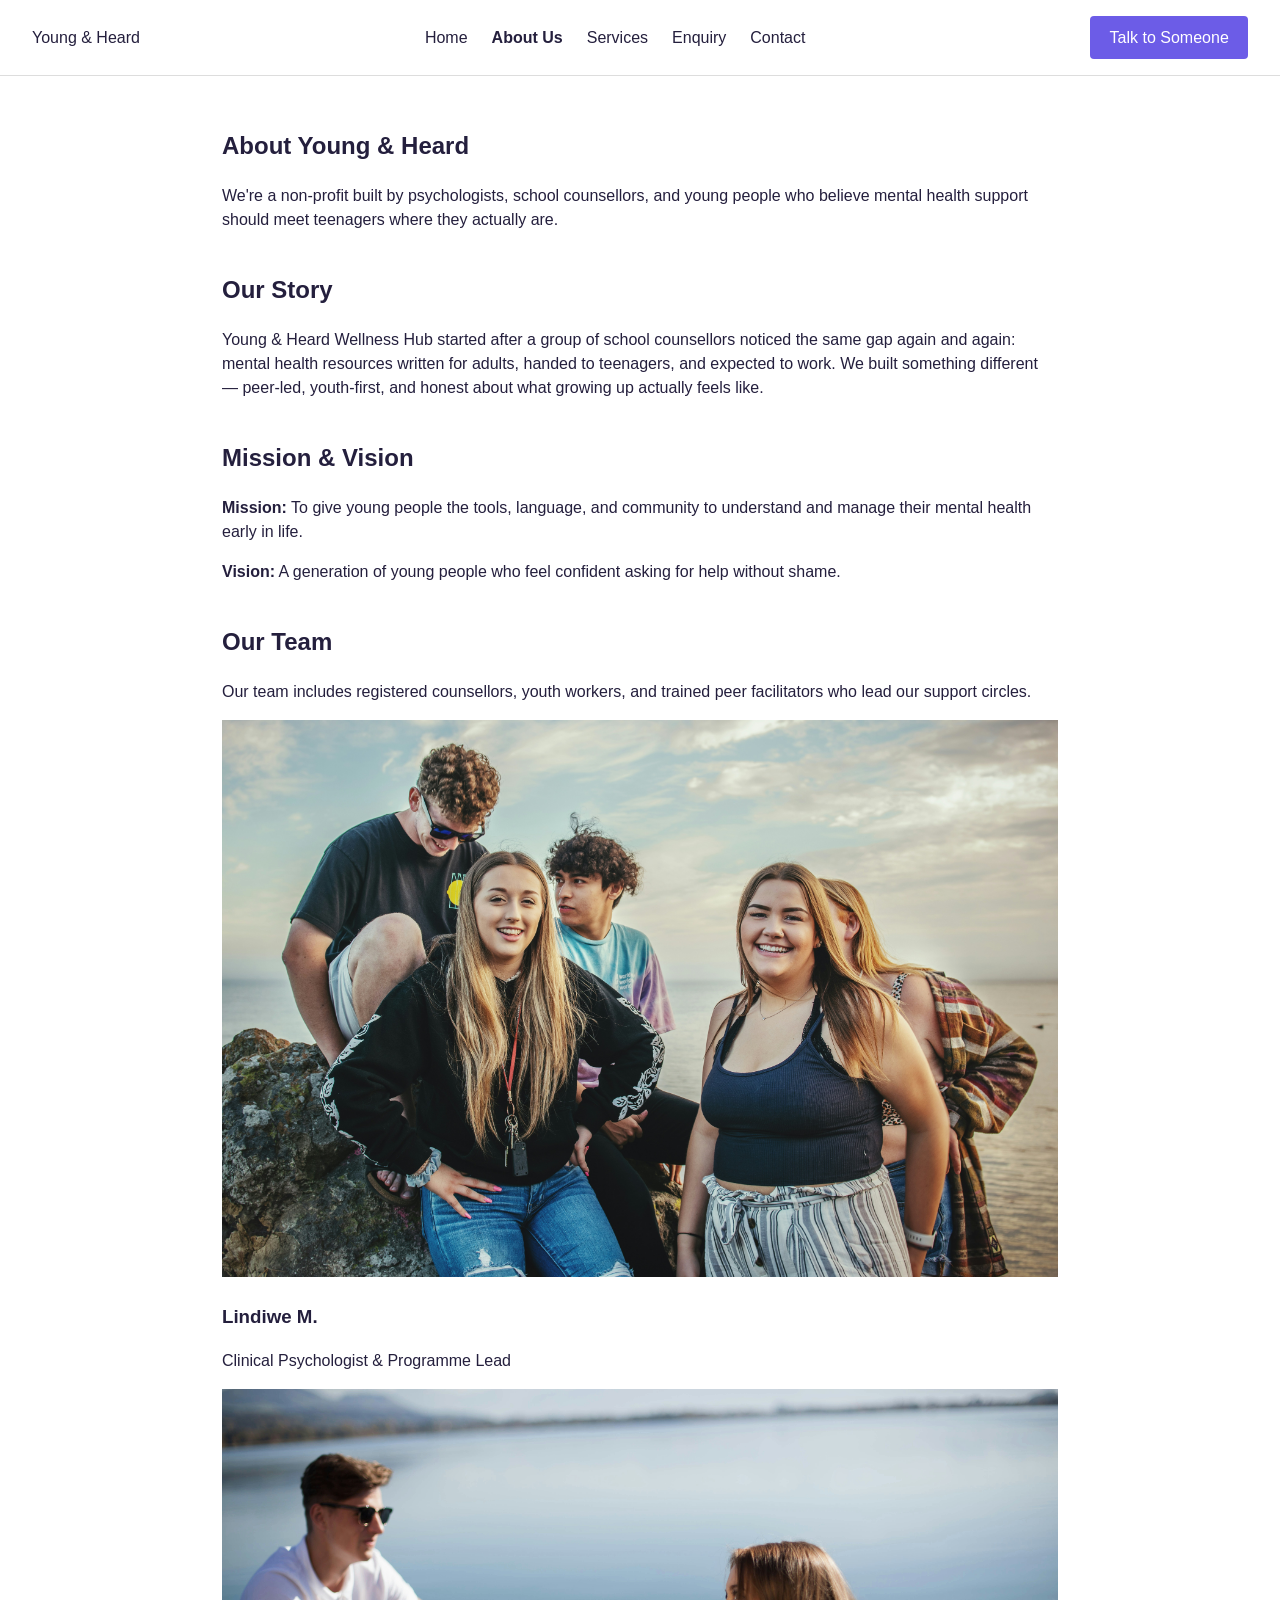
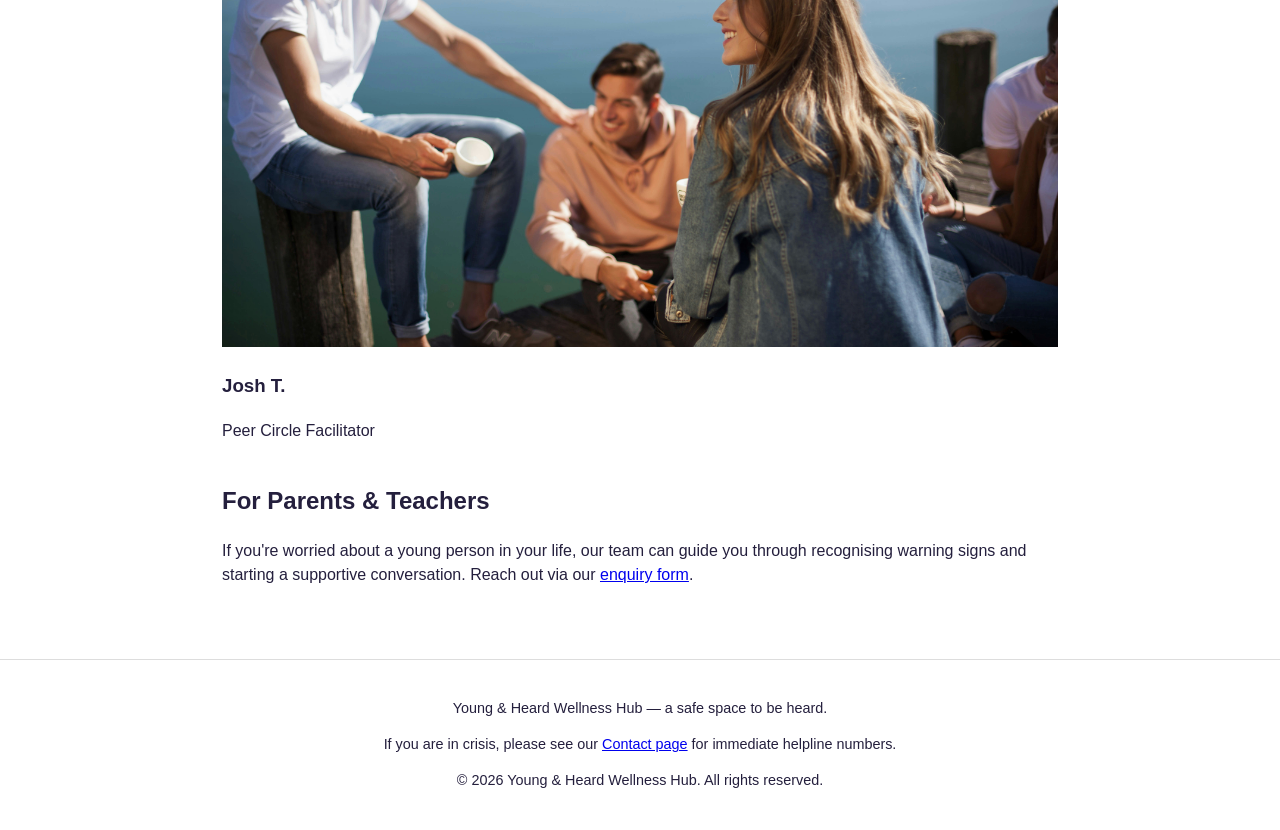
==== youthminds-website/about.html @ 6e0b16fe "Initial commit" ====
<!DOCTYPE html>
<html lang="en">
<head>
    <meta charset="UTF-8">
    <meta name="viewport" content="width=device-width, initial-scale=1.0">
    <title>About Us | Young & Heard Wellness Hub</title>
    <link rel="stylesheet" href="css/style.css">
</head>
<body>

    <header>
        <div class="logo">Young & Heard </div>
        <nav>
            <ul>
                <li><a href="index.html">Home</a></li>
                <li><a href="about.html" class="active">About Us</a></li>
                <li><a href="services.html">Services</a></li>
                <li><a href="enquiry.html">Enquiry</a></li>
                <li><a href="contact.html">Contact</a></li>
            </ul>
        </nav>
        <a href="contact.html" class="cta-button">Talk to Someone</a>
    </header>

    <main>
        <section class="page-intro">
            <h1>About Young & Heard</h1>
            <p>We're a non-profit built by psychologists, school counsellors, and young people who believe mental health support should meet teenagers where they actually are.</p>
        </section>

        <section class="history">
            <h2>Our Story</h2>
            <p>Young & Heard Wellness Hub started after a group of school counsellors noticed the same gap again and again: mental health resources written for adults, handed to teenagers, and expected to work. We built something different &mdash; peer-led, youth-first, and honest about what growing up actually feels like.</p>
        </section>

        <section class="mission-vision">
            <h2>Mission &amp; Vision</h2>
            <p><strong>Mission:</strong> To give young people the tools, language, and community to understand and manage their mental health early in life.</p>
            <p><strong>Vision:</strong> A generation of young people who feel confident asking for help without shame.</p>
        </section>

        <section class="team">
            <h2>Our Team</h2>
            <p>Our team includes registered counsellors, youth workers, and trained peer facilitators who lead our support circles.</p>
            <div class="team-grid">
                <article class="team-member">
                    <img src="images/team-1.jpg" alt="Portrait of a Young & Heard counsellor">
                    <h3>Lindiwe M.</h3>
                    <p>Clinical Psychologist &amp; Programme Lead</p>
                </article>
                <article class="team-member">
                    <img src="images/team-2.jpg" alt="Portrait of a Young & Heard peer facilitator">
                    <h3>Josh T.</h3>
                    <p>Peer Circle Facilitator</p>
                </article>
            </div>
        </section>

        <section class="parents-info">
            <h2>For Parents &amp; Teachers</h2>
            <p>If you're worried about a young person in your life, our team can guide you through recognising warning signs and starting a supportive conversation. Reach out via our <a href="enquiry.html">enquiry form</a>.</p>
        </section>
    </main>

    <footer>
        <p>Young & Heard Wellness Hub &mdash; a safe space to be heard.</p>
        <p>If you are in crisis, please see our <a href="contact.html">Contact page</a> for immediate helpline numbers.</p>
        <p>&copy; 2026 Young & Heard Wellness Hub. All rights reserved.</p>
    </footer>

</body>
</html>
---- youthminds-website/css/style.css ----
/*
  Young & Heard Wellness Hub — Starter Stylesheet
  This is intentionally minimal for Part 1 (HTML Foundation).
  Full visual design and styling will be developed in Part 2 (CSS Styling).
*/

* {
    box-sizing: border-box;
}

body {
    font-family: Arial, Helvetica, sans-serif;
    margin: 0;
    color: #241F3D;
    line-height: 1.5;
}

header {
    display: flex;
    align-items: center;
    justify-content: space-between;
    padding: 1rem 2rem;
    border-bottom: 1px solid #ddd;
}

header nav ul {
    list-style: none;
    display: flex;
    gap: 1.5rem;
    margin: 0;
    padding: 0;
}

header nav a {
    text-decoration: none;
    color: #241F3D;
}

header nav a.active {
    font-weight: bold;
}

.cta-button {
    background: #6C5CE7;
    color: #fff;
    padding: 0.6rem 1.2rem;
    border-radius: 4px;
    text-decoration: none;
}

main {
    padding: 2rem;
    max-width: 900px;
    margin: 0 auto;
}

section {
    margin-bottom: 2.5rem;
}

img {
    max-width: 100%;
    height: auto;
}

form {
    display: flex;
    flex-direction: column;
    max-width: 500px;
}

form label {
    margin-top: 1rem;
    font-weight: bold;
}

form input,
form select,
form textarea {
    padding: 0.5rem;
    margin-top: 0.25rem;
    border: 1px solid #ccc;
    border-radius: 4px;
}

form button {
    margin-top: 1.5rem;
    background: #6C5CE7;
    color: #fff;
    border: none;
    padding: 0.7rem;
    border-radius: 4px;
    cursor: pointer;
}

footer {
    text-align: center;
    padding: 1.5rem;
    border-top: 1px solid #ddd;
    font-size: 0.9rem;
}
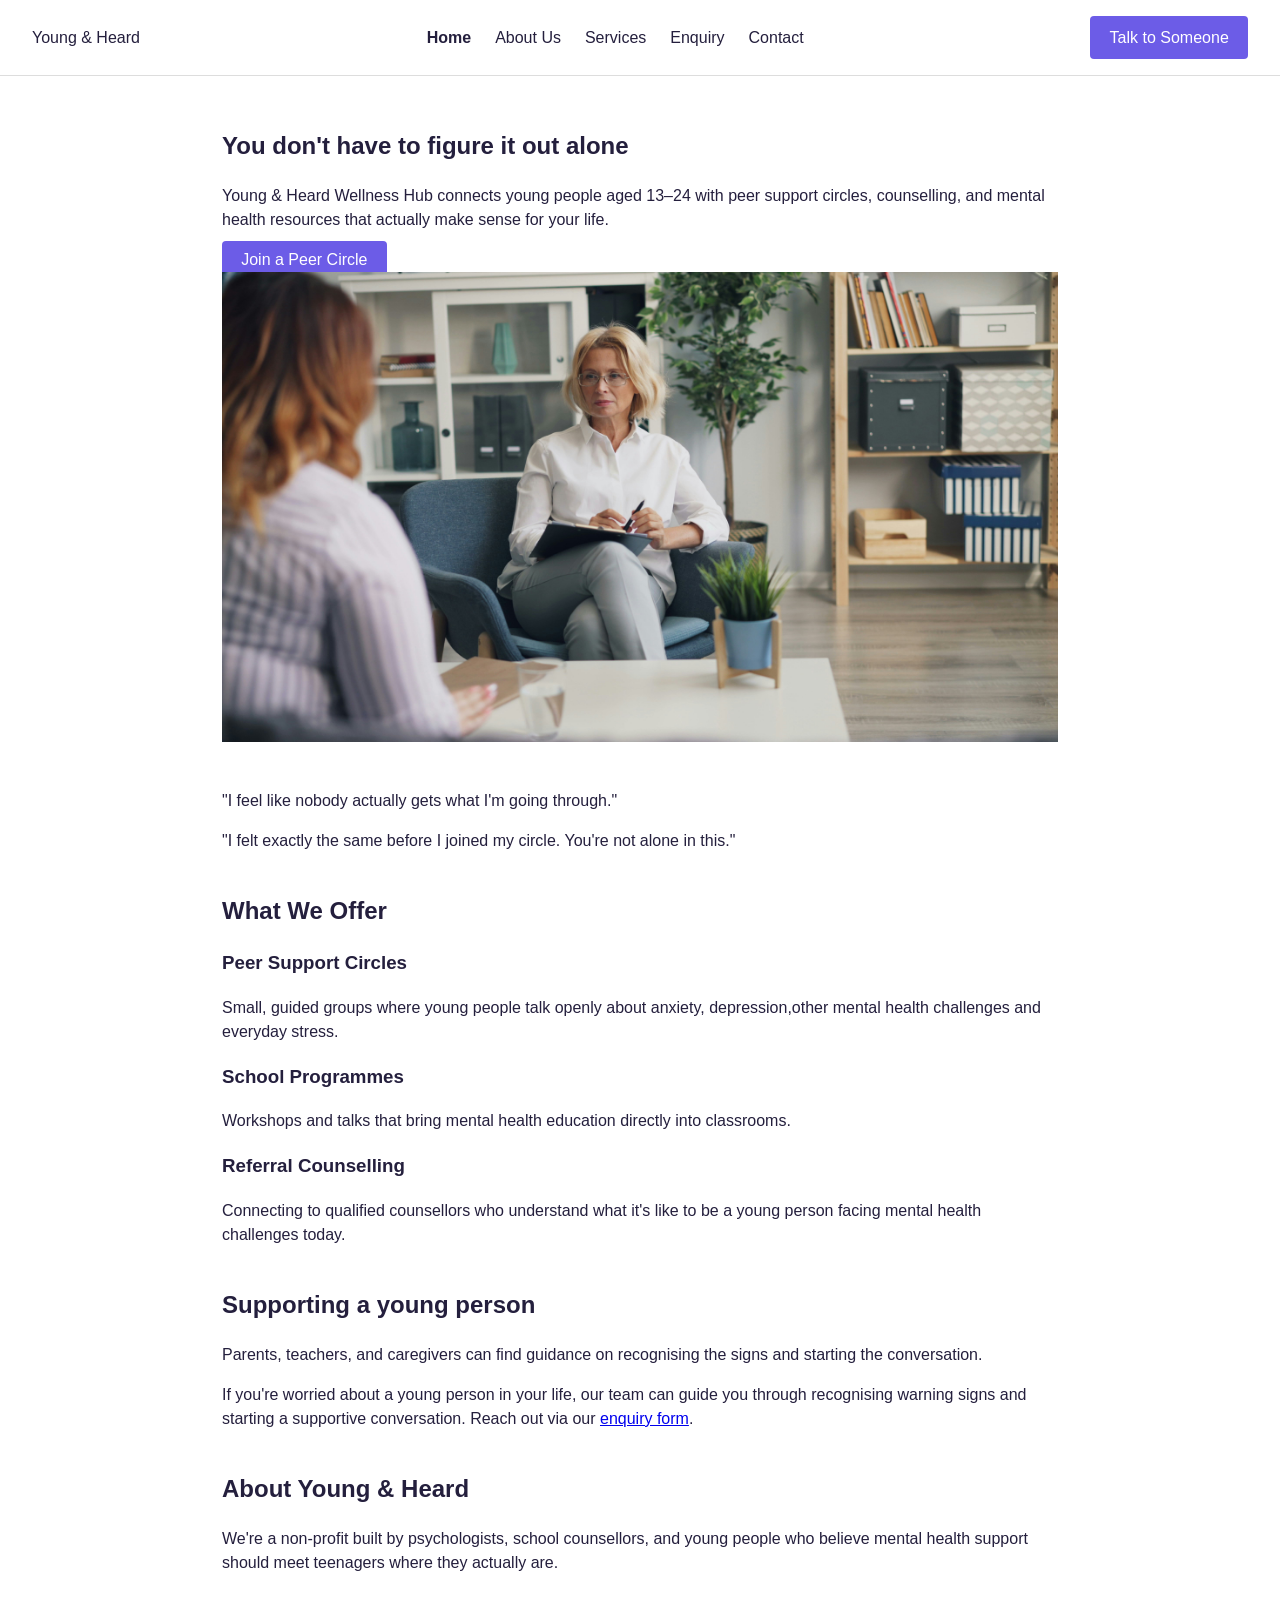
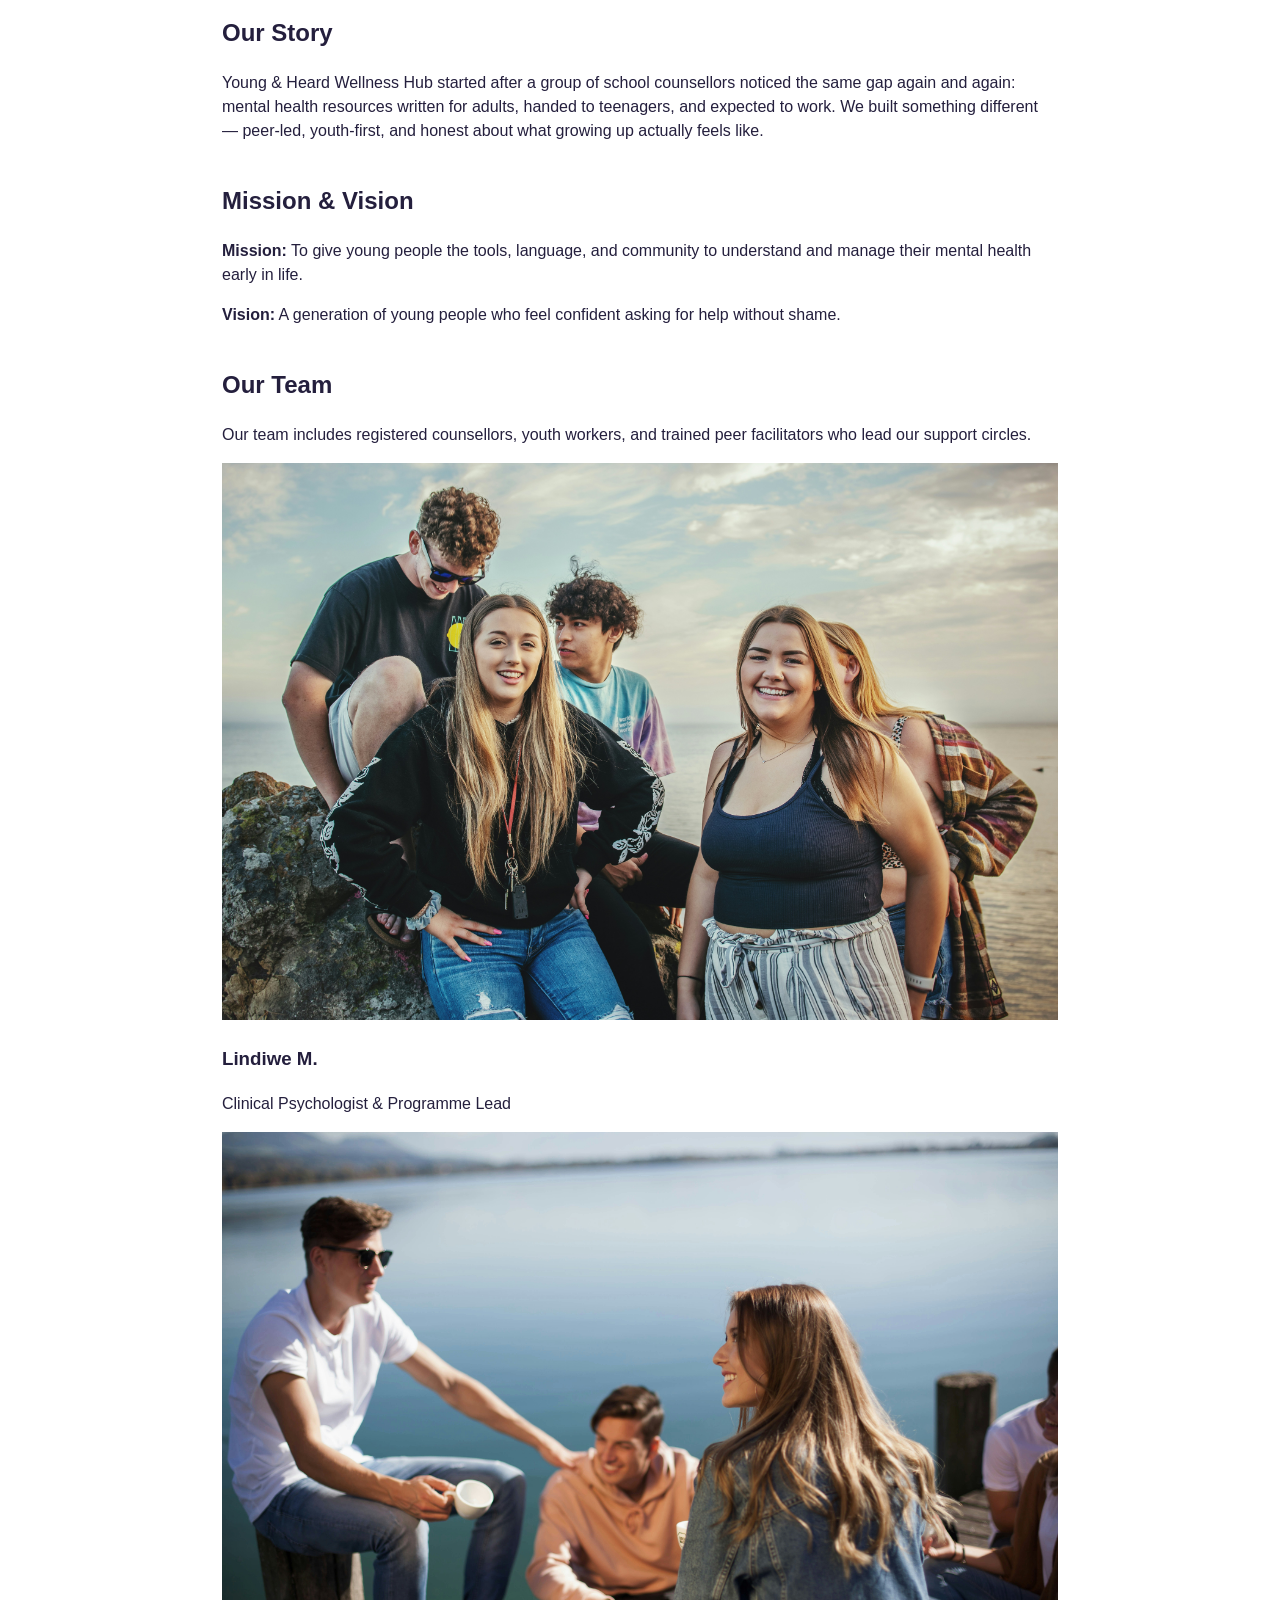
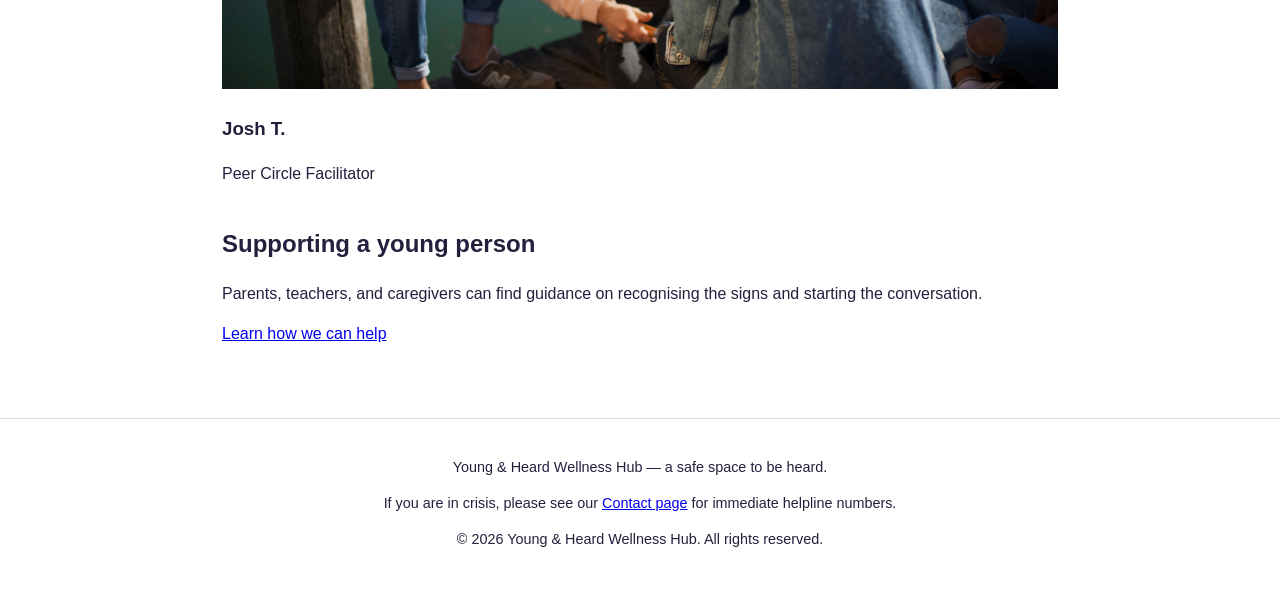
==== commit f20c2b7a: "Update about.html update readme changelog with part 2" ====
--- a/youthminds-website/about.html
+++ b/youthminds-website/about.html
@@ -3,17 +3,18 @@
 <head>
     <meta charset="UTF-8">
     <meta name="viewport" content="width=device-width, initial-scale=1.0">
-    <title>About Us | Young & Heard Wellness Hub</title>
+    <title>Young & Heard Wellness Hub | You're Not Alone</title>
     <link rel="stylesheet" href="css/style.css">
 </head>
 <body>
 
+    <! -- Header: contains site branding and primary navigation -->
     <header>
         <div class="logo">Young & Heard </div>
         <nav>
             <ul>
-                <li><a href="index.html">Home</a></li>
-                <li><a href="about.html" class="active">About Us</a></li>
+                <li><a href="index.html" class="active">Home</a></li>
+                <li><a href="about.html">About Us</a></li>
                 <li><a href="services.html">Services</a></li>
                 <li><a href="enquiry.html">Enquiry</a></li>
                 <li><a href="contact.html">Contact</a></li>
@@ -22,8 +23,53 @@
         <a href="contact.html" class="cta-button">Talk to Someone</a>
     </header>
 
-    <main>
-        <section class="page-intro">
+    <!-- Main content of the homepage -->
+    <main> 
+
+        <! -- Hero section: first thing a visitor sees --> 
+        <section class="hero">
+            <div class="hero-text">
+                <h1>You don't have to figure it out alone</h1>
+                <p>Young & Heard Wellness Hub connects young people aged 13&ndash;24 with peer support circles, counselling, and mental health resources that actually make sense for your life.</p>
+                <a href="enquiry.html" class="cta-button">Join a Peer Circle</a>
+            </div>
+            <div class="hero-image">
+                <img src="images/hero-teens.jpg" alt="A group of teenagers sitting together outdoors, talking and supporting one another">
+            </div>
+        </section>
+
+        <! -- Chat bubble strip: reflects the peer-conversation model -->
+        <section class="conversation-strip" aria-label="Example peer support conversation">
+            <p class="bubble bubble-left">"I feel like nobody actually gets what I'm going through."</p>
+            <p class="bubble bubble-right">"I felt exactly the same before I joined my circle. You're not alone in this."</p>
+        </section>
+
+        <! -- Quick overview of what the site offers -->
+        <section class="offerings">
+            <h2>What We Offer</h2>
+            <div class="offerings-grid">
+                <article class="offering-card">
+                    <h3>Peer Support Circles</h3>
+                    <p>Small, guided groups where young people talk openly about anxiety, depression,other mental health challenges and everyday stress.</p>
+                </article>
+                <article class="offering-card">
+                    <h3>School Programmes</h3>
+                    <p>Workshops and talks that bring mental health education directly into classrooms.</p>
+                </article>
+                <article class="offering-card">
+                    <h3>Referral Counselling</h3>
+                    <p>Connecting to qualified counsellors who understand what it's like to be a young person facing mental health challenges today.</p>
+                </article>
+            </div>
+        </section>
+
+        <! -- Call to action for parents/teachers -->
+        <section class="parents-callout">
+            <h2>Supporting a young person</h2>
+            <p>Parents, teachers, and caregivers can find guidance on recognising the signs and starting the conversation.</p>
+            <p>If you're worried about a young person in your life, our team can guide you through recognising warning signs and starting a supportive conversation. Reach out via our <a href="enquiry.html">enquiry form</a>.</p>
+        </section>
+        <section class="about">
             <h1>About Young & Heard</h1>
             <p>We're a non-profit built by psychologists, school counsellors, and young people who believe mental health support should meet teenagers where they actually are.</p>
         </section>
@@ -56,12 +102,15 @@
             </div>
         </section>
 
-        <section class="parents-info">
-            <h2>For Parents &amp; Teachers</h2>
-            <p>If you're worried about a young person in your life, our team can guide you through recognising warning signs and starting a supportive conversation. Reach out via our <a href="enquiry.html">enquiry form</a>.</p>
+        <section class="parents-callout">
+            <h2>Supporting a young person</h2>
+            <p>Parents, teachers, and caregivers can find guidance on recognising the signs and starting the conversation.</p>
+            <a href="about.html">Learn how we can help</a>
         </section>
+
     </main>
 
+    <! -- Footer: repeated across all pages -->
     <footer>
         <p>Young & Heard Wellness Hub &mdash; a safe space to be heard.</p>
         <p>If you are in crisis, please see our <a href="contact.html">Contact page</a> for immediate helpline numbers.</p>
